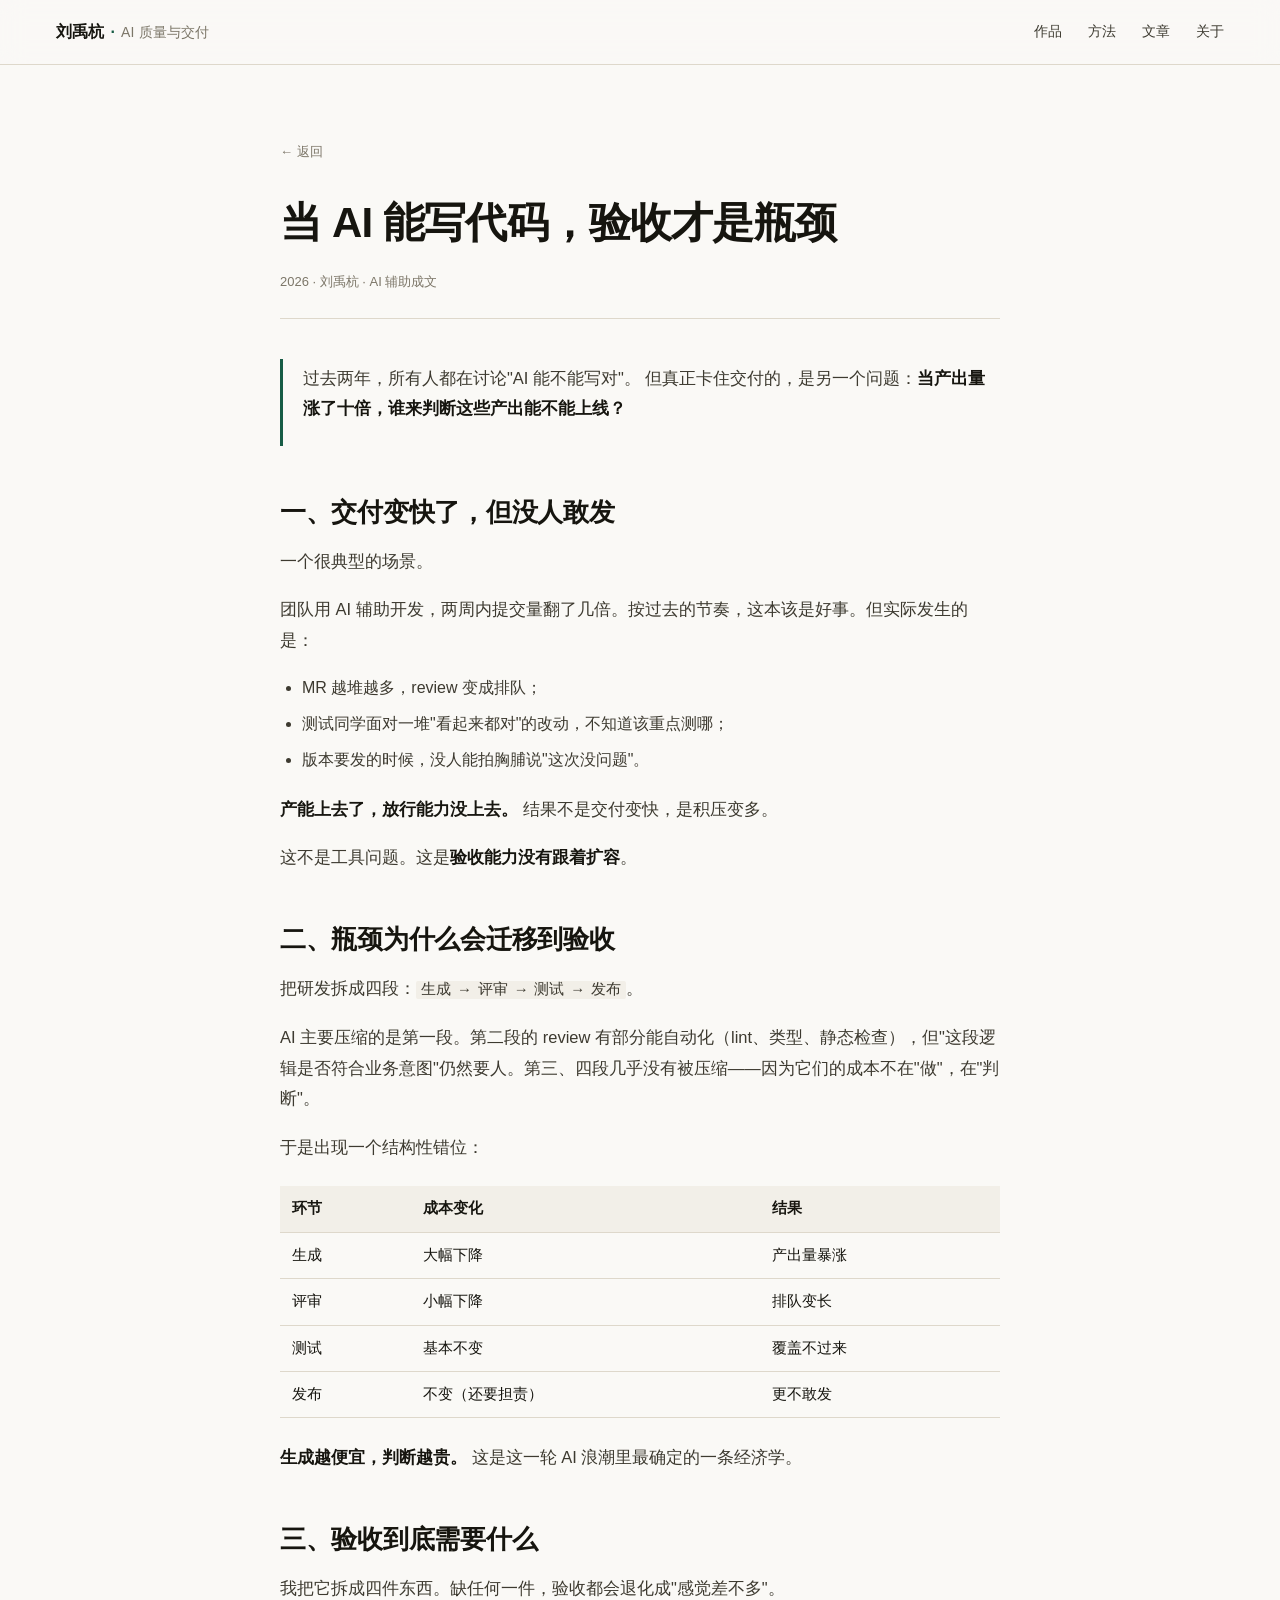
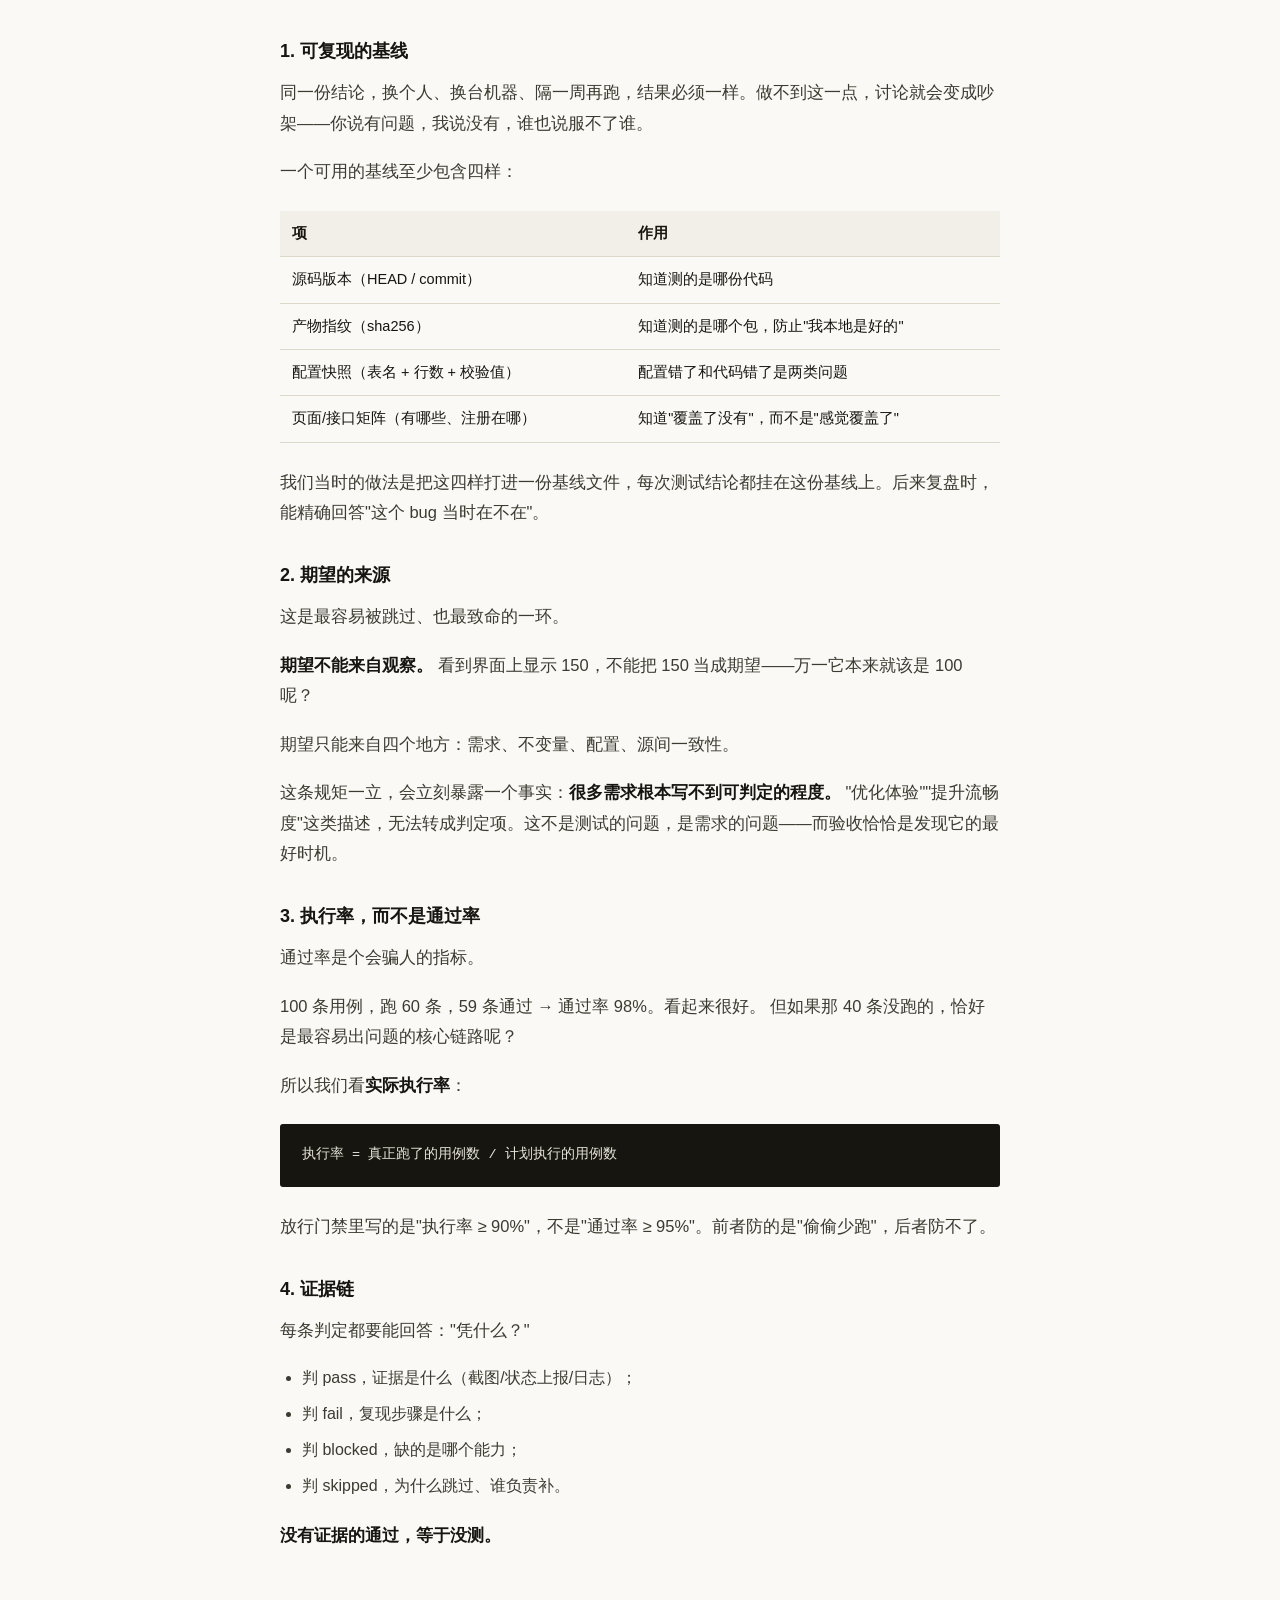
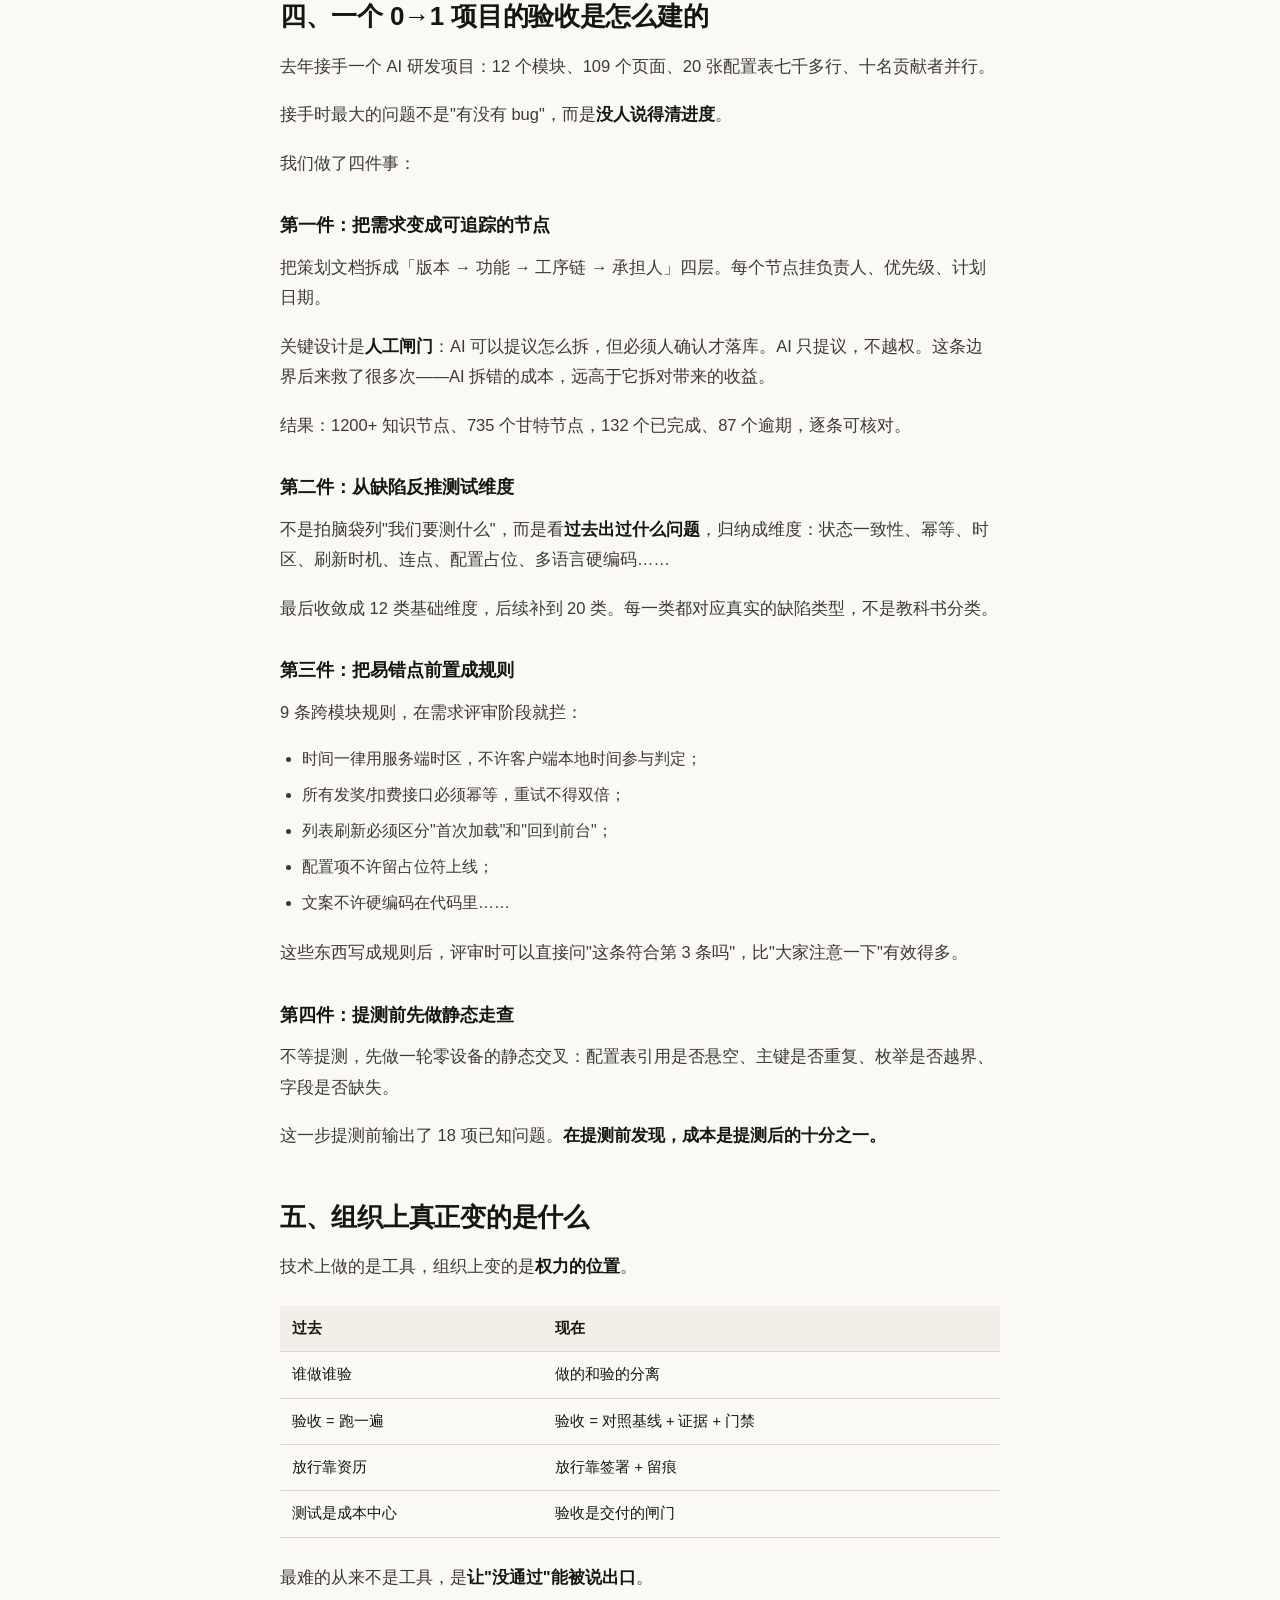
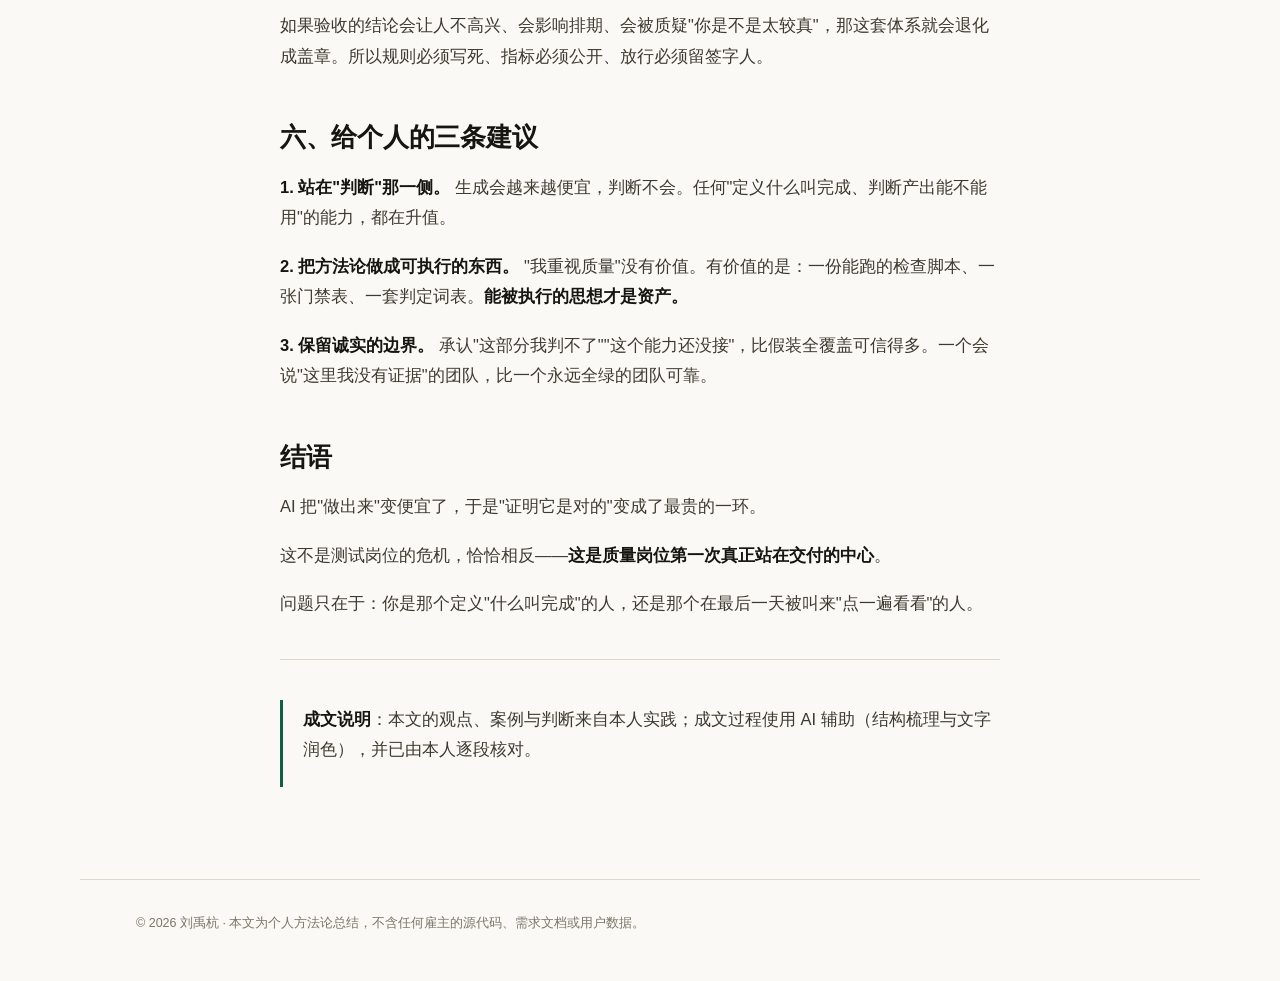
==== writing/acceptance-bottleneck.html @ a6edb1af "init: 作品集站点" ====
<!DOCTYPE html>
<html lang="zh-CN">
<head>
<meta charset="UTF-8">
<meta name="viewport" content="width=device-width, initial-scale=1.0">
<title>当 AI 能写代码，验收才是瓶颈 · 刘禹杭</title>
<link rel="stylesheet" href="../style.css">
</head>
<body>
<header class="topbar">
  <a class="brand" href="../index.html">刘禹杭<span class="dot">·</span><span class="brand-sub">AI 质量与交付</span></a>
  <nav>
    <a href="../index.html#work">作品</a>
    <a href="../index.html#method">方法</a>
    <a href="../index.html#writing">文章</a>
    <a href="../index.html#about">关于</a>
  </nav>
</header>
<main>
<article class="article">
<a class="back" href="../index.html#writing">← 返回</a>
<h1>当 AI 能写代码，验收才是瓶颈</h1>
<p class="meta">2026 · 刘禹杭 · AI 辅助成文</p>
<blockquote>
<p>过去两年，所有人都在讨论"AI 能不能写对"。
但真正卡住交付的，是另一个问题：<strong>当产出量涨了十倍，谁来判断这些产出能不能上线？</strong></p>
</blockquote>
<h2>一、交付变快了，但没人敢发</h2>
<p>一个很典型的场景。</p>
<p>团队用 AI 辅助开发，两周内提交量翻了几倍。按过去的节奏，这本该是好事。但实际发生的是：</p>
<ul>
<li>MR 越堆越多，review 变成排队；</li>
<li>测试同学面对一堆"看起来都对"的改动，不知道该重点测哪；</li>
<li>版本要发的时候，没人能拍胸脯说"这次没问题"。</li>
</ul>
<p><strong>产能上去了，放行能力没上去。</strong> 结果不是交付变快，是积压变多。</p>
<p>这不是工具问题。这是<strong>验收能力没有跟着扩容</strong>。</p>
<h2>二、瓶颈为什么会迁移到验收</h2>
<p>把研发拆成四段：<code>生成 → 评审 → 测试 → 发布</code>。</p>
<p>AI 主要压缩的是第一段。第二段的 review 有部分能自动化（lint、类型、静态检查），但"这段逻辑是否符合业务意图"仍然要人。第三、四段几乎没有被压缩——因为它们的成本不在"做"，在"判断"。</p>
<p>于是出现一个结构性错位：</p>
<table>
<thead>
<tr>
<th>环节</th>
<th>成本变化</th>
<th>结果</th>
</tr>
</thead>
<tbody>
<tr>
<td>生成</td>
<td>大幅下降</td>
<td>产出量暴涨</td>
</tr>
<tr>
<td>评审</td>
<td>小幅下降</td>
<td>排队变长</td>
</tr>
<tr>
<td>测试</td>
<td>基本不变</td>
<td>覆盖不过来</td>
</tr>
<tr>
<td>发布</td>
<td>不变（还要担责）</td>
<td>更不敢发</td>
</tr>
</tbody>
</table>
<p><strong>生成越便宜，判断越贵。</strong> 这是这一轮 AI 浪潮里最确定的一条经济学。</p>
<h2>三、验收到底需要什么</h2>
<p>我把它拆成四件东西。缺任何一件，验收都会退化成"感觉差不多"。</p>
<h3>1. 可复现的基线</h3>
<p>同一份结论，换个人、换台机器、隔一周再跑，结果必须一样。做不到这一点，讨论就会变成吵架——你说有问题，我说没有，谁也说服不了谁。</p>
<p>一个可用的基线至少包含四样：</p>
<table>
<thead>
<tr>
<th>项</th>
<th>作用</th>
</tr>
</thead>
<tbody>
<tr>
<td>源码版本（HEAD / commit）</td>
<td>知道测的是哪份代码</td>
</tr>
<tr>
<td>产物指纹（sha256）</td>
<td>知道测的是哪个包，防止"我本地是好的"</td>
</tr>
<tr>
<td>配置快照（表名 + 行数 + 校验值）</td>
<td>配置错了和代码错了是两类问题</td>
</tr>
<tr>
<td>页面/接口矩阵（有哪些、注册在哪）</td>
<td>知道"覆盖了没有"，而不是"感觉覆盖了"</td>
</tr>
</tbody>
</table>
<p>我们当时的做法是把这四样打进一份基线文件，每次测试结论都挂在这份基线上。后来复盘时，能精确回答"这个 bug 当时在不在"。</p>
<h3>2. 期望的来源</h3>
<p>这是最容易被跳过、也最致命的一环。</p>
<p><strong>期望不能来自观察。</strong> 看到界面上显示 150，不能把 150 当成期望——万一它本来就该是 100 呢？</p>
<p>期望只能来自四个地方：需求、不变量、配置、源间一致性。</p>
<p>这条规矩一立，会立刻暴露一个事实：<strong>很多需求根本写不到可判定的程度。</strong> "优化体验""提升流畅度"这类描述，无法转成判定项。这不是测试的问题，是需求的问题——而验收恰恰是发现它的最好时机。</p>
<h3>3. 执行率，而不是通过率</h3>
<p>通过率是个会骗人的指标。</p>
<p>100 条用例，跑 60 条，59 条通过 → 通过率 98%。看起来很好。
但如果那 40 条没跑的，恰好是最容易出问题的核心链路呢？</p>
<p>所以我们看<strong>实际执行率</strong>：</p>
<pre><code>执行率 = 真正跑了的用例数 / 计划执行的用例数
</code></pre>
<p>放行门禁里写的是"执行率 ≥ 90%"，不是"通过率 ≥ 95%"。前者防的是"偷偷少跑"，后者防不了。</p>
<h3>4. 证据链</h3>
<p>每条判定都要能回答："凭什么？"</p>
<ul>
<li>判 pass，证据是什么（截图/状态上报/日志）；</li>
<li>判 fail，复现步骤是什么；</li>
<li>判 blocked，缺的是哪个能力；</li>
<li>判 skipped，为什么跳过、谁负责补。</li>
</ul>
<p><strong>没有证据的通过，等于没测。</strong></p>
<h2>四、一个 0→1 项目的验收是怎么建的</h2>
<p>去年接手一个 AI 研发项目：12 个模块、109 个页面、20 张配置表七千多行、十名贡献者并行。</p>
<p>接手时最大的问题不是"有没有 bug"，而是<strong>没人说得清进度</strong>。</p>
<p>我们做了四件事：</p>
<h3>第一件：把需求变成可追踪的节点</h3>
<p>把策划文档拆成「版本 → 功能 → 工序链 → 承担人」四层。每个节点挂负责人、优先级、计划日期。</p>
<p>关键设计是<strong>人工闸门</strong>：AI 可以提议怎么拆，但必须人确认才落库。AI 只提议，不越权。这条边界后来救了很多次——AI 拆错的成本，远高于它拆对带来的收益。</p>
<p>结果：1200+ 知识节点、735 个甘特节点，132 个已完成、87 个逾期，逐条可核对。</p>
<h3>第二件：从缺陷反推测试维度</h3>
<p>不是拍脑袋列"我们要测什么"，而是看<strong>过去出过什么问题</strong>，归纳成维度：状态一致性、幂等、时区、刷新时机、连点、配置占位、多语言硬编码……</p>
<p>最后收敛成 12 类基础维度，后续补到 20 类。每一类都对应真实的缺陷类型，不是教科书分类。</p>
<h3>第三件：把易错点前置成规则</h3>
<p>9 条跨模块规则，在需求评审阶段就拦：</p>
<ul>
<li>时间一律用服务端时区，不许客户端本地时间参与判定；</li>
<li>所有发奖/扣费接口必须幂等，重试不得双倍；</li>
<li>列表刷新必须区分"首次加载"和"回到前台"；</li>
<li>配置项不许留占位符上线；</li>
<li>文案不许硬编码在代码里……</li>
</ul>
<p>这些东西写成规则后，评审时可以直接问"这条符合第 3 条吗"，比"大家注意一下"有效得多。</p>
<h3>第四件：提测前先做静态走查</h3>
<p>不等提测，先做一轮零设备的静态交叉：配置表引用是否悬空、主键是否重复、枚举是否越界、字段是否缺失。</p>
<p>这一步提测前输出了 18 项已知问题。<strong>在提测前发现，成本是提测后的十分之一。</strong></p>
<h2>五、组织上真正变的是什么</h2>
<p>技术上做的是工具，组织上变的是<strong>权力的位置</strong>。</p>
<table>
<thead>
<tr>
<th>过去</th>
<th>现在</th>
</tr>
</thead>
<tbody>
<tr>
<td>谁做谁验</td>
<td>做的和验的分离</td>
</tr>
<tr>
<td>验收 = 跑一遍</td>
<td>验收 = 对照基线 + 证据 + 门禁</td>
</tr>
<tr>
<td>放行靠资历</td>
<td>放行靠签署 + 留痕</td>
</tr>
<tr>
<td>测试是成本中心</td>
<td>验收是交付的闸门</td>
</tr>
</tbody>
</table>
<p>最难的从来不是工具，是<strong>让"没通过"能被说出口</strong>。</p>
<p>如果验收的结论会让人不高兴、会影响排期、会被质疑"你是不是太较真"，那这套体系就会退化成盖章。所以规则必须写死、指标必须公开、放行必须留签字人。</p>
<h2>六、给个人的三条建议</h2>
<p><strong>1. 站在"判断"那一侧。</strong>
生成会越来越便宜，判断不会。任何"定义什么叫完成、判断产出能不能用"的能力，都在升值。</p>
<p><strong>2. 把方法论做成可执行的东西。</strong>
"我重视质量"没有价值。有价值的是：一份能跑的检查脚本、一张门禁表、一套判定词表。<strong>能被执行的思想才是资产。</strong></p>
<p><strong>3. 保留诚实的边界。</strong>
承认"这部分我判不了""这个能力还没接"，比假装全覆盖可信得多。一个会说"这里我没有证据"的团队，比一个永远全绿的团队可靠。</p>
<h2>结语</h2>
<p>AI 把"做出来"变便宜了，于是"证明它是对的"变成了最贵的一环。</p>
<p>这不是测试岗位的危机，恰恰相反——<strong>这是质量岗位第一次真正站在交付的中心</strong>。</p>
<p>问题只在于：你是那个定义"什么叫完成"的人，还是那个在最后一天被叫来"点一遍看看"的人。</p>
<hr>
<blockquote>
<p><strong>成文说明</strong>：本文的观点、案例与判断来自本人实践；成文过程使用 AI 辅助（结构梳理与文字润色），并已由本人逐段核对。</p>
</blockquote>
</article>
</main>
<footer>
  <p>© 2026 刘禹杭 · 本文为个人方法论总结，不含任何雇主的源代码、需求文档或用户数据。</p>
</footer>
</body>
</html>
---- style.css ----
:root{
  --paper:#faf9f6;
  --paper-2:#f2efe8;
  --ink:#16150f;
  --ink-2:#3d3a30;
  --muted:#7c7668;
  --line:#ded8cb;
  --accent:#175c45;
  --accent-soft:#e7efe9;
  --max:1120px;
  --sans:-apple-system,BlinkMacSystemFont,"Segoe UI","PingFang SC","Hiragino Sans GB","Microsoft YaHei",sans-serif;
  --serif:Georgia,"Songti SC","SimSun",serif;
}

*{box-sizing:border-box;margin:0;padding:0}
html{scroll-behavior:smooth}
body{
  font-family:var(--sans);
  background:var(--paper);
  color:var(--ink);
  line-height:1.75;
  -webkit-font-smoothing:antialiased;
  font-size:16px;
}
a{color:inherit;text-decoration:none}
::selection{background:var(--accent);color:#fff}

/* ---------- topbar ---------- */
.topbar{
  position:sticky;top:0;z-index:20;
  display:flex;align-items:center;justify-content:space-between;
  padding:18px clamp(20px,5vw,56px);
  background:rgba(250,249,246,.86);
  backdrop-filter:blur(12px);
  border-bottom:1px solid var(--line);
}
.brand{font-weight:650;letter-spacing:.01em;display:flex;gap:6px;align-items:baseline}
.brand .dot{color:var(--accent)}
.brand-sub{font-weight:400;color:var(--muted);font-size:14px}
.topbar nav{display:flex;gap:26px;font-size:14px;color:var(--ink-2)}
.topbar nav a{position:relative;padding-bottom:2px}
.topbar nav a::after{
  content:"";position:absolute;left:0;bottom:0;height:1px;width:0;
  background:var(--accent);transition:width .25s ease;
}
.topbar nav a:hover::after{width:100%}

/* ---------- layout ---------- */
main{max-width:var(--max);margin:0 auto;padding:0 clamp(20px,5vw,56px)}

/* ---------- hero ---------- */
.hero{padding:clamp(56px,10vh,110px) 0 clamp(40px,6vh,64px)}
.eyebrow{
  font-size:13px;letter-spacing:.16em;text-transform:uppercase;
  color:var(--accent);margin-bottom:26px;font-weight:600;
}
.hero h1{
  font-size:clamp(34px,5.4vw,62px);
  line-height:1.18;
  letter-spacing:-.02em;
  font-weight:700;
}
.hl{
  background:linear-gradient(transparent 62%,var(--accent-soft) 62%);
  padding:0 .08em;
}
.lede{
  margin-top:26px;max-width:640px;
  font-size:clamp(16px,1.6vw,18px);
  color:var(--ink-2);
}
.hero-actions{margin-top:36px;display:flex;gap:14px;flex-wrap:wrap}
.btn{
  display:inline-block;padding:12px 24px;border-radius:2px;
  background:var(--ink);color:var(--paper);
  font-size:14px;font-weight:550;letter-spacing:.02em;
  transition:transform .18s ease,background .18s ease;
}
.btn:hover{transform:translateY(-2px);background:var(--accent)}
.btn-ghost{background:transparent;color:var(--ink);border:1px solid var(--line)}
.btn-ghost:hover{background:var(--paper-2);color:var(--ink)}

/* ---------- metrics ---------- */
.metrics{
  display:grid;grid-template-columns:repeat(3,1fr);
  border-top:1px solid var(--line);border-bottom:1px solid var(--line);
}
.metric{
  padding:28px 26px 30px;
  border-right:1px solid var(--line);
  border-bottom:1px solid var(--line);
}
.metric:nth-child(3n){border-right:none}
.metric:nth-child(n+4){border-bottom:none}
.metric .num{
  display:block;font-family:var(--serif);font-size:clamp(30px,3.4vw,42px);
  line-height:1;letter-spacing:-.02em;color:var(--accent);
}
.metric .lbl{display:block;margin-top:10px;font-size:13px;color:var(--muted);line-height:1.5}

/* ---------- section ---------- */
.section{padding:clamp(64px,9vh,104px) 0;border-bottom:1px solid var(--line)}
.section-head{display:grid;grid-template-columns:64px 1fr;gap:10px;margin-bottom:52px}
.section-head .idx{
  grid-row:1/3;font-family:var(--serif);font-size:14px;color:var(--muted);
  padding-top:8px;
}
.section-head h2{
  font-size:clamp(24px,3vw,34px);line-height:1.2;letter-spacing:-.01em;font-weight:700;
}
.section-sub{margin-top:10px;color:var(--muted);font-size:15px;max-width:560px}

/* ---------- case ---------- */
.case{
  padding:40px 0 44px;
  border-top:1px solid var(--line);
}
.case:first-of-type{border-top:none;padding-top:8px}
.case-meta{display:flex;justify-content:space-between;align-items:center;margin-bottom:16px}
.tag{
  font-size:12px;letter-spacing:.08em;color:var(--accent);
  background:var(--accent-soft);padding:4px 10px;border-radius:2px;font-weight:600;
}
.year{font-size:13px;color:var(--muted);font-family:var(--serif)}
.case h3{
  font-size:clamp(21px,2.5vw,28px);line-height:1.35;font-weight:650;letter-spacing:-.01em;
  max-width:820px;
}
.case-problem{
  margin-top:16px;max-width:780px;color:var(--ink-2);font-size:15.5px;
}
.case-problem strong{color:var(--ink);font-weight:650;margin-right:4px}
.case-grid{
  display:grid;grid-template-columns:1fr 1fr;gap:clamp(24px,4vw,56px);
  margin-top:30px;
}
.case-grid h4{
  font-size:12px;letter-spacing:.14em;text-transform:uppercase;
  color:var(--muted);font-weight:600;margin-bottom:12px;
}
.case-grid ul{list-style:none}
.case-grid li{
  position:relative;padding-left:16px;margin-bottom:9px;
  font-size:14.5px;color:var(--ink-2);line-height:1.7;
}
.case-grid li::before{
  content:"";position:absolute;left:0;top:.72em;
  width:5px;height:1px;background:var(--accent);
}
.case-grid strong{color:var(--ink);font-weight:650}
.case-line{
  margin-top:26px;padding-left:16px;border-left:2px solid var(--accent);
  font-size:15px;color:var(--ink);font-weight:500;
}
code{
  font-family:ui-monospace,SFMono-Regular,Menlo,Consolas,monospace;
  font-size:.9em;background:var(--paper-2);padding:1px 5px;border-radius:2px;
}

/* ---------- dark section ---------- */
.section-dark{
  background:var(--ink);color:#f4f1ea;margin:0 calc(-1 * clamp(20px,5vw,56px));
  padding-left:clamp(20px,5vw,56px);padding-right:clamp(20px,5vw,56px);
  border-bottom:none;
}
.section-dark .section-head h2{color:#fff}
.section-dark .section-sub{color:#a8a294}
.section-dark .section-head .idx{color:#7d7768}
.rules{display:grid;grid-template-columns:repeat(3,1fr);gap:clamp(24px,3vw,44px)}
.rule{border-top:1px solid #3a362d;padding-top:24px}
.rule-no{
  font-family:var(--serif);font-size:13px;color:#8f8979;display:block;margin-bottom:14px;
}
.rule h3{font-size:19px;line-height:1.45;font-weight:600;color:#fff;margin-bottom:12px}
.rule p{font-size:14.5px;color:#b9b3a5;line-height:1.8}

/* ---------- writing ---------- */
.writing-list{border-top:1px solid var(--line)}
.writing-item{
  display:grid;grid-template-columns:80px 1fr 40px;align-items:center;gap:16px;
  padding:26px 4px;border-bottom:1px solid var(--line);
  transition:background .2s ease,padding .2s ease;
}
.writing-item:hover{background:var(--paper-2);padding-left:12px}
.w-date{font-family:var(--serif);font-size:13px;color:var(--muted)}
.w-title{font-size:clamp(16px,1.8vw,19px);font-weight:550;line-height:1.5}
.w-arrow{justify-self:end;color:var(--accent);font-size:18px;transition:transform .2s ease}
.writing-item:hover .w-arrow{transform:translateX(4px)}

/* ---------- about ---------- */
.section-about{border-bottom:none}
.about-grid{display:grid;grid-template-columns:1.4fr .8fr;gap:clamp(32px,6vw,80px)}
.about-lead{font-size:clamp(17px,2vw,20px);line-height:1.75;margin-bottom:22px}
.about-lead strong{font-weight:650;box-shadow:inset 0 -.45em 0 var(--accent-soft)}
.about-grid p{margin-bottom:16px;color:var(--ink-2);font-size:15.5px}
.about-side h4{
  font-size:12px;letter-spacing:.14em;text-transform:uppercase;color:var(--muted);
  font-weight:600;margin:0 0 12px;
}
.about-side h4:not(:first-child){margin-top:32px}
.plain{list-style:none}
.plain li{font-size:14.5px;color:var(--ink-2);margin-bottom:7px}
.plain a{color:var(--accent);border-bottom:1px solid transparent;transition:border-color .2s}
.plain a:hover{border-color:var(--accent)}

/* ---------- footer ---------- */
footer{
  border-top:1px solid var(--line);
  padding:32px clamp(20px,5vw,56px) 48px;
  max-width:var(--max);margin:0 auto;
}
footer p{font-size:12.5px;color:var(--muted);line-height:1.8}

/* ---------- article page ---------- */
.article{max-width:720px;margin:0 auto;padding:clamp(48px,8vh,88px) 0 64px}
.article .back{font-size:13px;color:var(--muted);display:inline-block;margin-bottom:32px}
.article .back:hover{color:var(--accent)}
.article h1{font-size:clamp(28px,4vw,42px);line-height:1.28;letter-spacing:-.02em;margin-bottom:20px}
.article .meta{font-size:13px;color:var(--muted);margin-bottom:40px;padding-bottom:24px;border-bottom:1px solid var(--line)}
.article h2{font-size:clamp(20px,2.4vw,26px);line-height:1.4;margin:48px 0 16px;letter-spacing:-.01em}
.article h3{font-size:18px;margin:32px 0 10px}
.article p{margin-bottom:18px;color:var(--ink-2);font-size:16.5px;line-height:1.85}
.article strong{color:var(--ink);font-weight:650}
.article ul,.article ol{margin:0 0 20px 22px;color:var(--ink-2);font-size:16px}
.article li{margin-bottom:8px}
.article blockquote{
  border-left:3px solid var(--accent);padding:4px 0 4px 20px;margin:28px 0;
  color:var(--ink);font-size:17px;
}
.article pre{
  background:var(--ink);color:#e9e5db;padding:20px 22px;border-radius:3px;
  overflow-x:auto;margin:24px 0;font-size:13.5px;line-height:1.7;
}
.article pre code{background:none;color:inherit;padding:0;font-size:inherit}
.article table{width:100%;border-collapse:collapse;margin:24px 0;font-size:14.5px}
.article th,.article td{border-bottom:1px solid var(--line);padding:10px 12px;text-align:left}
.article th{font-weight:600;color:var(--ink);background:var(--paper-2)}
.article hr{border:none;border-top:1px solid var(--line);margin:40px 0}

/* ---------- responsive ---------- */
@media (max-width:860px){
  .metrics{grid-template-columns:repeat(2,1fr)}
  .metric:nth-child(3n){border-right:1px solid var(--line)}
  .metric:nth-child(2n){border-right:none}
  .metric:nth-child(n+4){border-bottom:1px solid var(--line)}
  .metric:nth-child(n+5){border-bottom:none}
  .case-grid{grid-template-columns:1fr;gap:28px}
  .rules{grid-template-columns:1fr;gap:32px}
  .about-grid{grid-template-columns:1fr}
  .writing-item{grid-template-columns:1fr 32px;gap:8px}
  .w-date{grid-column:1/-1;font-size:12px}
  .section-head{grid-template-columns:1fr;gap:6px}
  .section-head .idx{grid-row:auto;padding-top:0}
  .topbar nav{gap:16px;font-size:13px}
  .brand-sub{display:none}
  .brand .dot{display:none}
}
@media (max-width:520px){
  .metrics{grid-template-columns:1fr}
  .metric{border-right:none !important;border-bottom:1px solid var(--line) !important}
  .metric:last-child{border-bottom:none !important}
  .hero{padding-top:44px}
}

@media (prefers-reduced-motion:reduce){
  *{transition:none !important;animation:none !important}
  html{scroll-behavior:auto}
}
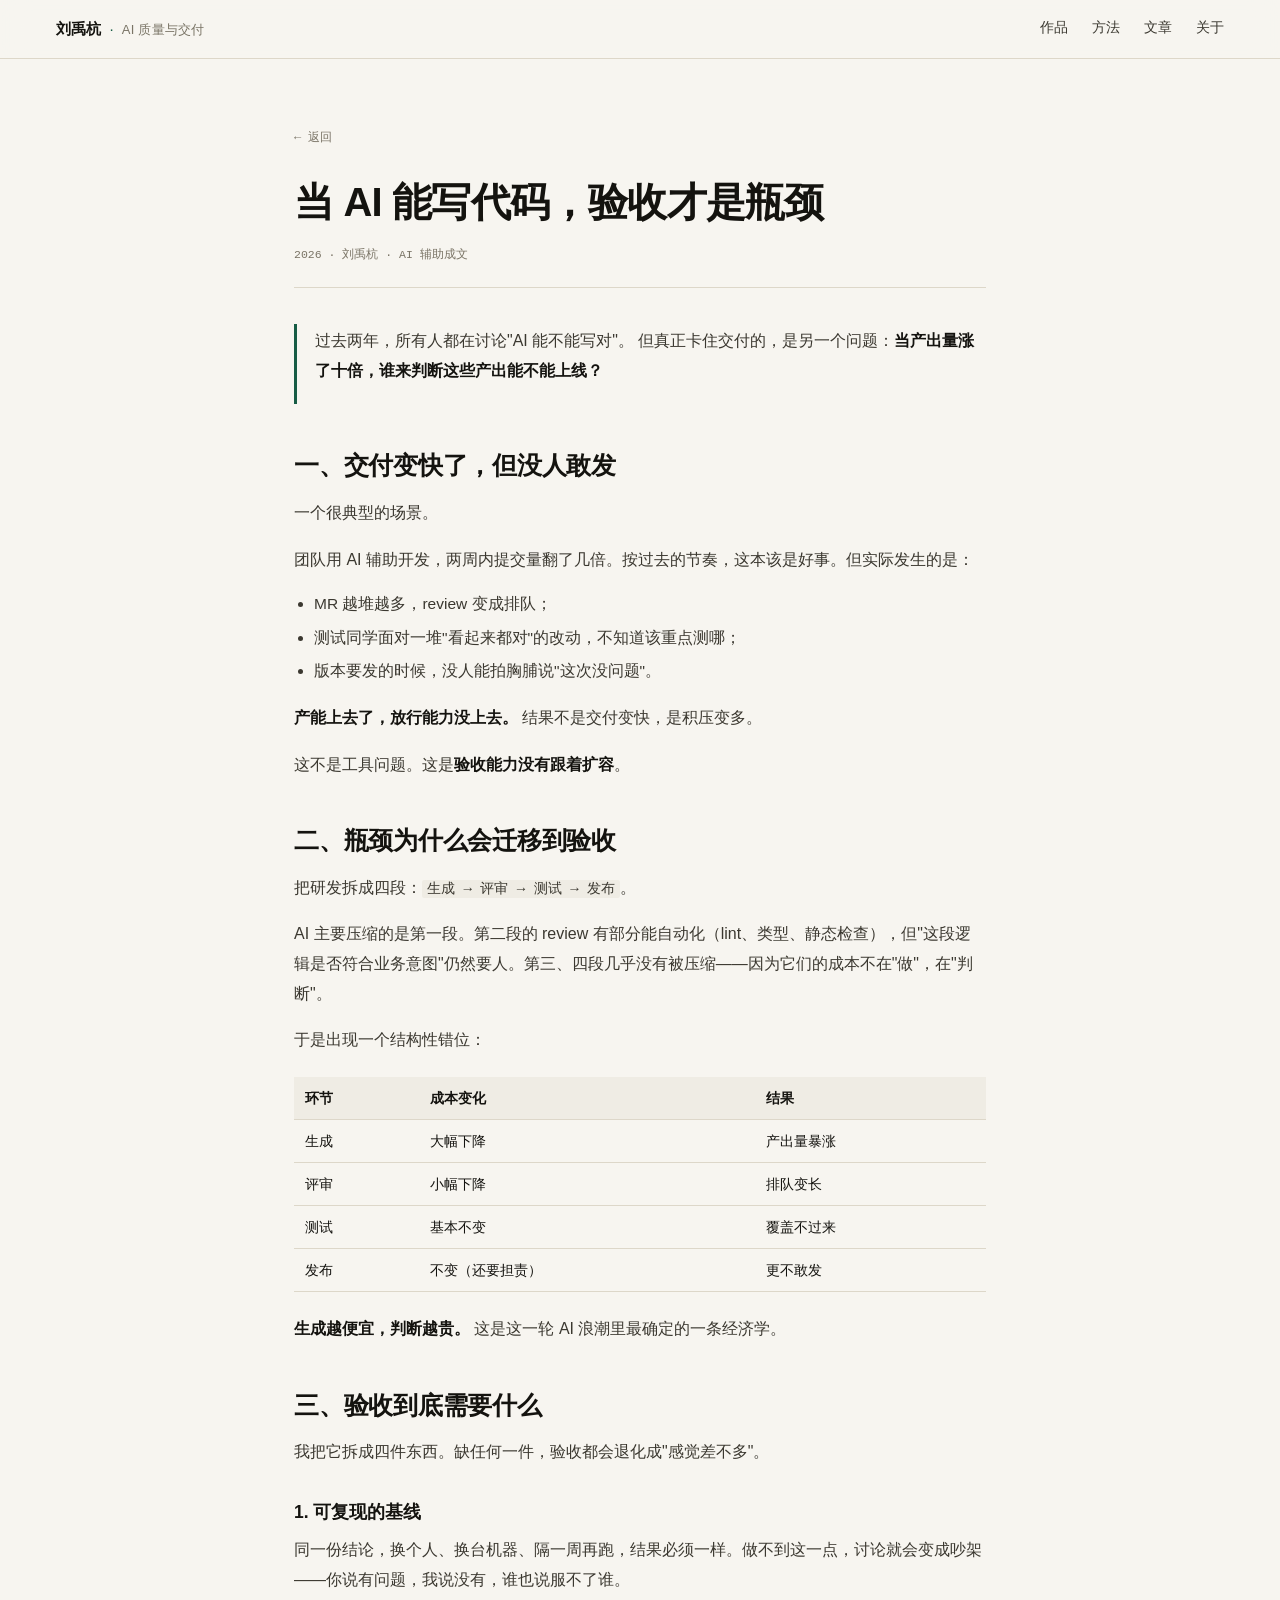
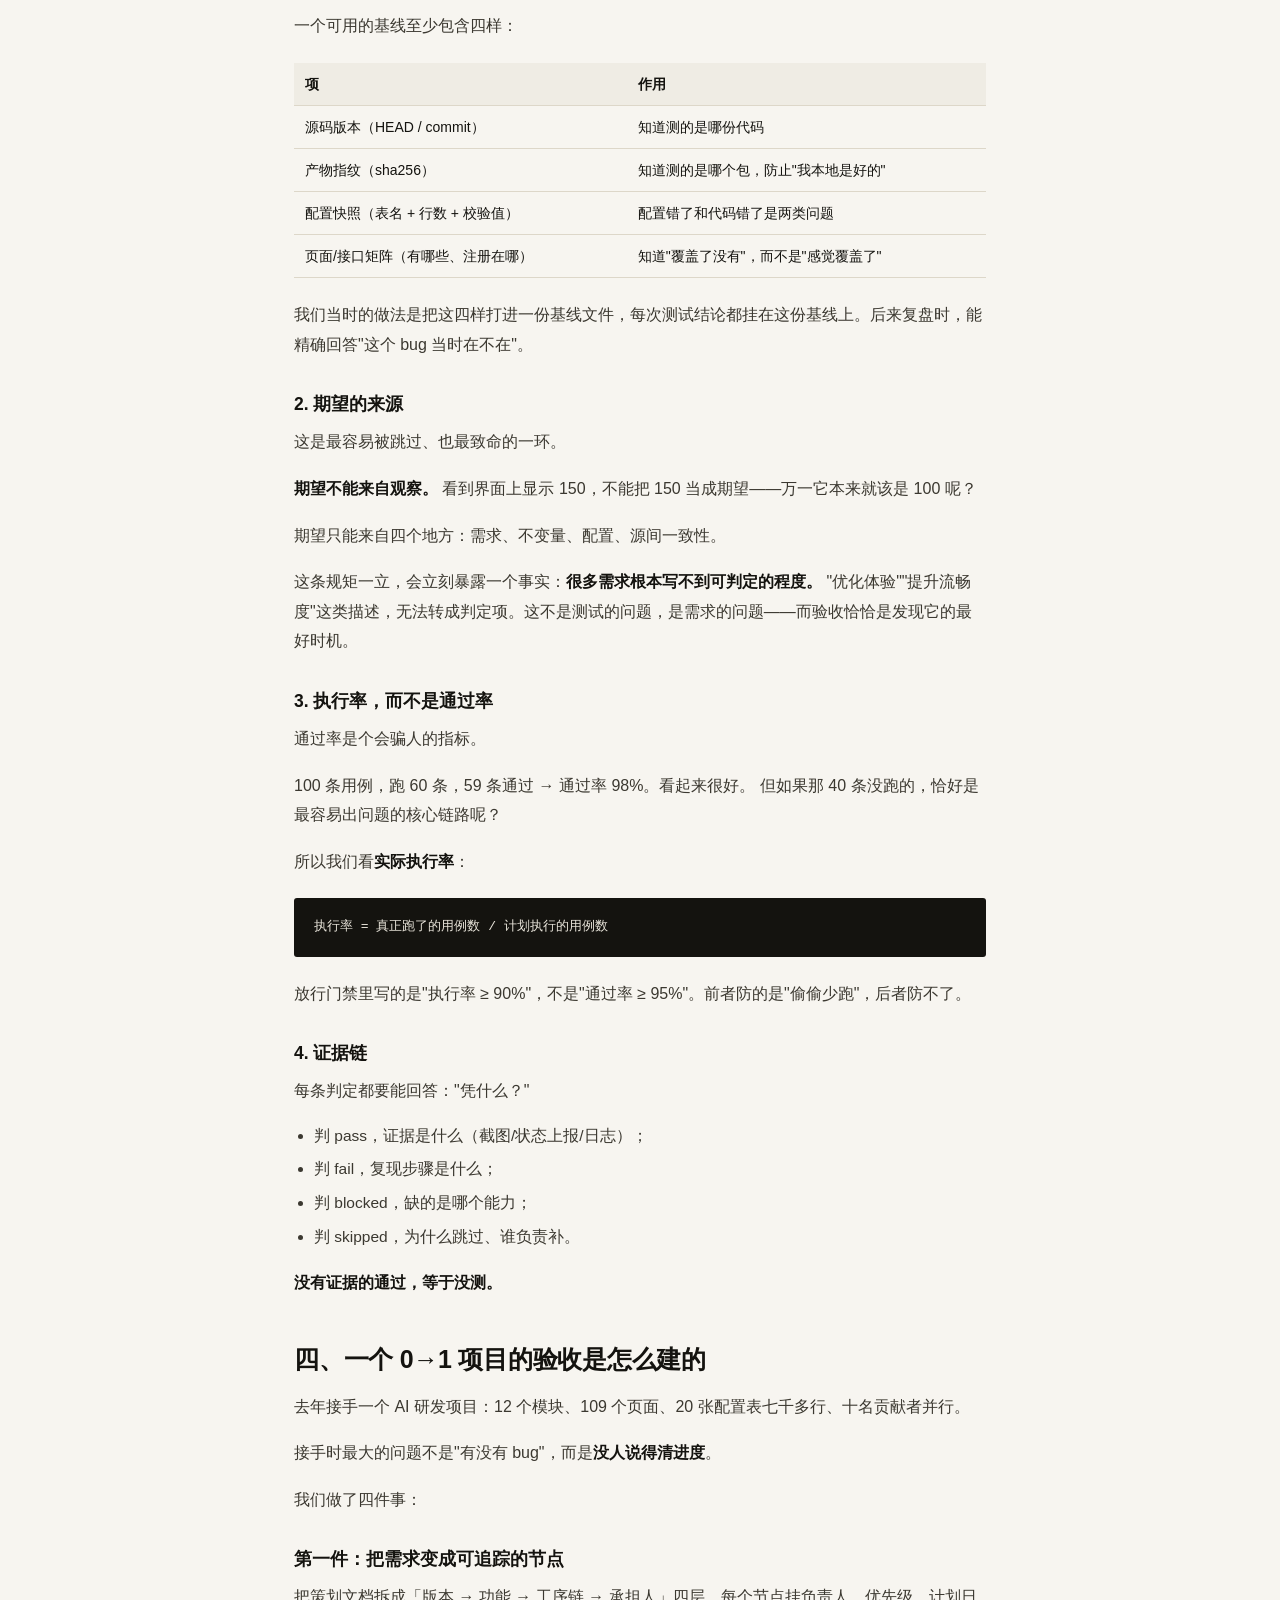
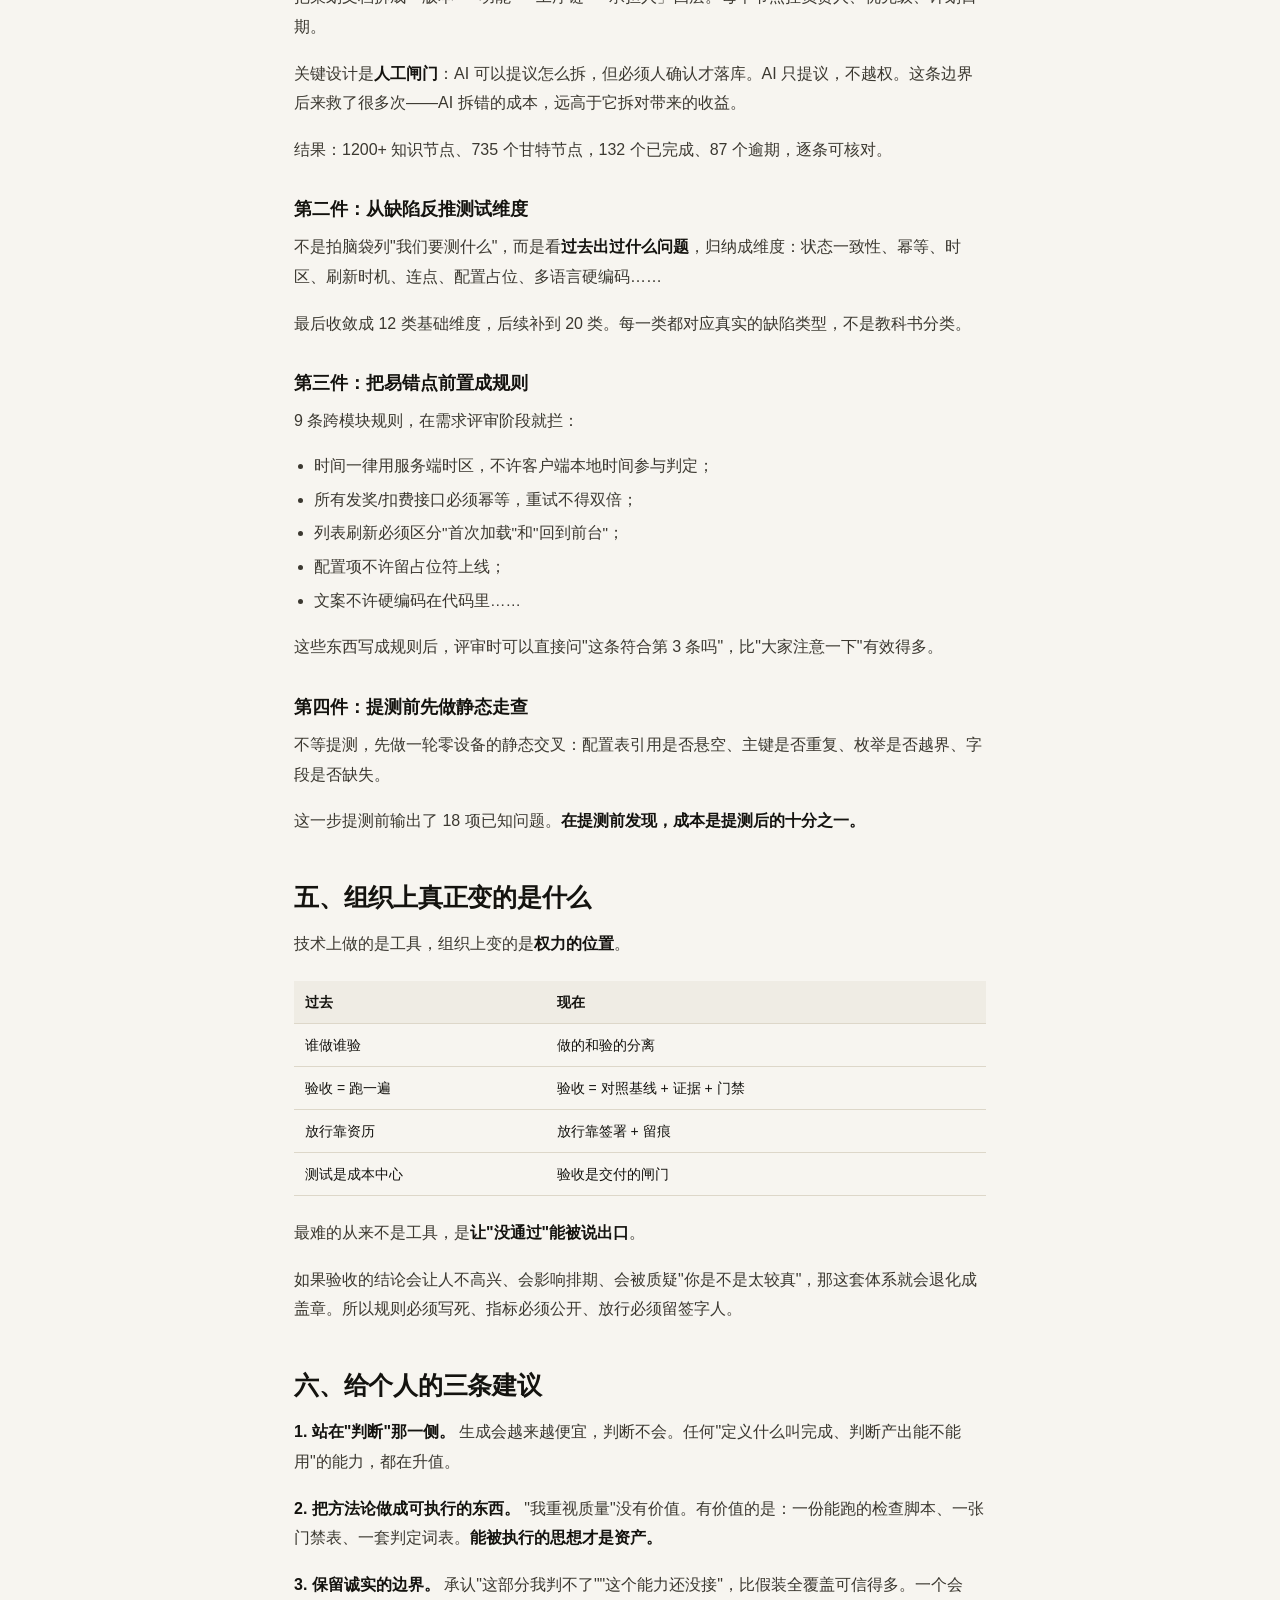
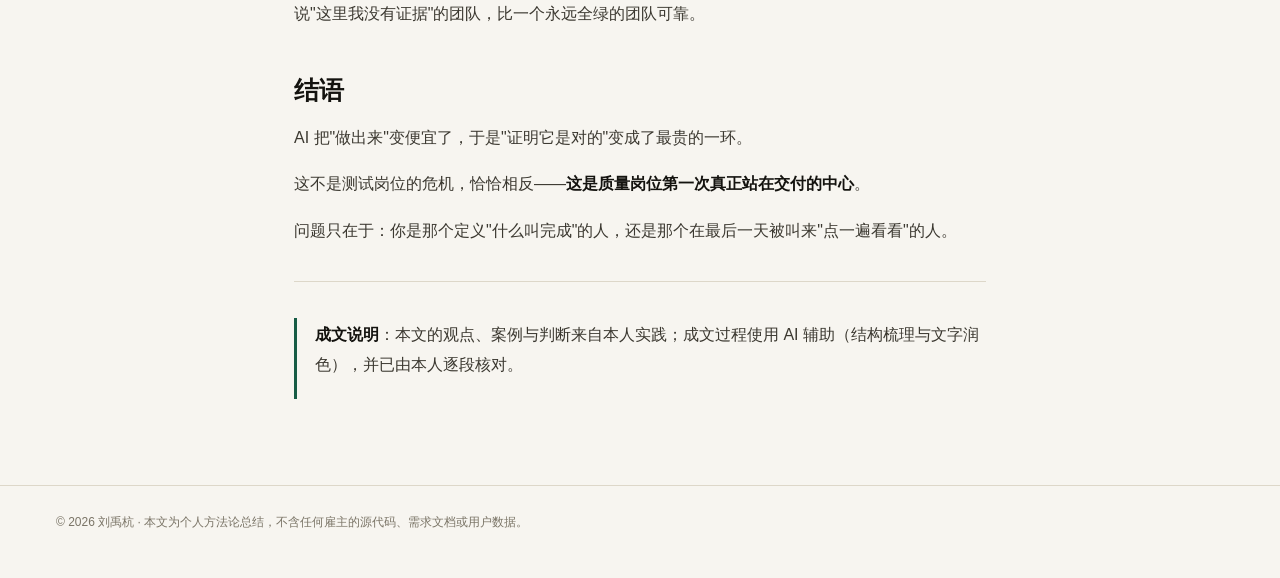
==== commit bcfc1d3e: "fix: 样式表加版本号，绕过浏览器缓存" ====
--- a/writing/acceptance-bottleneck.html
+++ b/writing/acceptance-bottleneck.html
@@ -4,7 +4,7 @@
 <meta charset="UTF-8">
 <meta name="viewport" content="width=device-width, initial-scale=1.0">
 <title>当 AI 能写代码，验收才是瓶颈 · 刘禹杭</title>
-<link rel="stylesheet" href="../style.css">
+<link rel="stylesheet" href="../style.css?v=20261112b">
 </head>
 <body>
 <header class="topbar">
--- a/style.css
+++ b/style.css
@@ -1,14 +1,16 @@
 :root{
-  --paper:#faf9f6;
-  --paper-2:#f2efe8;
-  --ink:#16150f;
-  --ink-2:#3d3a30;
-  --muted:#7c7668;
-  --line:#ded8cb;
+  --paper:#f7f5f0;
+  --paper-2:#efece4;
+  --ink:#14130f;
+  --ink-2:#3b3830;
+  --muted:#7a7466;
+  --line:#ddd7c9;
   --accent:#175c45;
-  --accent-soft:#e7efe9;
-  --max:1120px;
+  --accent-2:#7fd1ae;
+  --warn:#c2410c;
+  --max:1180px;
   --sans:-apple-system,BlinkMacSystemFont,"Segoe UI","PingFang SC","Hiragino Sans GB","Microsoft YaHei",sans-serif;
+  --mono:ui-monospace,SFMono-Regular,Menlo,Consolas,"Courier New",monospace;
   --serif:Georgia,"Songti SC","SimSun",serif;
 }
 
@@ -18,7 +20,7 @@
   font-family:var(--sans);
   background:var(--paper);
   color:var(--ink);
-  line-height:1.75;
+  line-height:1.72;
   -webkit-font-smoothing:antialiased;
   font-size:16px;
 }
@@ -27,241 +29,288 @@
 
 /* ---------- topbar ---------- */
 .topbar{
-  position:sticky;top:0;z-index:20;
+  position:sticky;top:0;z-index:30;
   display:flex;align-items:center;justify-content:space-between;
-  padding:18px clamp(20px,5vw,56px);
-  background:rgba(250,249,246,.86);
-  backdrop-filter:blur(12px);
+  padding:16px clamp(20px,5vw,56px);
+  background:rgba(247,245,240,.9);
+  backdrop-filter:blur(14px);
   border-bottom:1px solid var(--line);
 }
-.brand{font-weight:650;letter-spacing:.01em;display:flex;gap:6px;align-items:baseline}
-.brand .dot{color:var(--accent)}
-.brand-sub{font-weight:400;color:var(--muted);font-size:14px}
-.topbar nav{display:flex;gap:26px;font-size:14px;color:var(--ink-2)}
-.topbar nav a{position:relative;padding-bottom:2px}
+.brand{font-weight:700;letter-spacing:.01em;display:flex;gap:8px;align-items:baseline;font-size:15px}
+.brand .dot{color:var(--accent);font-weight:400}
+.brand-sub{font-weight:400;color:var(--muted);font-size:13px;letter-spacing:.02em}
+.topbar nav{display:flex;gap:24px;font-size:13.5px;color:var(--ink-2)}
+.topbar nav a{position:relative;padding-bottom:3px}
 .topbar nav a::after{
-  content:"";position:absolute;left:0;bottom:0;height:1px;width:0;
-  background:var(--accent);transition:width .25s ease;
+  content:"";position:absolute;left:0;bottom:0;height:1.5px;width:0;
+  background:var(--accent);transition:width .22s ease;
 }
 .topbar nav a:hover::after{width:100%}
 
 /* ---------- layout ---------- */
-main{max-width:var(--max);margin:0 auto;padding:0 clamp(20px,5vw,56px)}
+.wrap{max-width:var(--max);margin:0 auto;padding-left:clamp(20px,5vw,56px);padding-right:clamp(20px,5vw,56px)}
 
 /* ---------- hero ---------- */
-.hero{padding:clamp(56px,10vh,110px) 0 clamp(40px,6vh,64px)}
+.hero{
+  background:var(--ink);
+  color:#f4f1e8;
+  padding:clamp(56px,8vh,90px) 0 clamp(48px,6vh,72px);
+}
+.hero-inner{
+  display:grid;
+  grid-template-columns:1.08fr .92fr;
+  gap:clamp(28px,4vw,60px);
+  align-items:center;
+}
 .eyebrow{
-  font-size:13px;letter-spacing:.16em;text-transform:uppercase;
-  color:var(--accent);margin-bottom:26px;font-weight:600;
+  font-family:var(--mono);
+  font-size:11.5px;letter-spacing:.14em;text-transform:uppercase;
+  color:#8fbfa8;margin-bottom:24px;
 }
 .hero h1{
-  font-size:clamp(34px,5.4vw,62px);
-  line-height:1.18;
-  letter-spacing:-.02em;
-  font-weight:700;
+  font-size:clamp(32px,4.6vw,56px);
+  line-height:1.16;
+  letter-spacing:-.025em;
+  font-weight:750;
+  color:#fbf9f3;
 }
 .hl{
-  background:linear-gradient(transparent 62%,var(--accent-soft) 62%);
-  padding:0 .08em;
+  color:#7fd1ae;
+  box-shadow:inset 0 -.12em 0 rgba(127,209,174,.25);
 }
 .lede{
-  margin-top:26px;max-width:640px;
-  font-size:clamp(16px,1.6vw,18px);
-  color:var(--ink-2);
-}
-.hero-actions{margin-top:36px;display:flex;gap:14px;flex-wrap:wrap}
+  margin-top:24px;max-width:520px;
+  font-size:clamp(15px,1.5vw,17px);
+  color:#c3bdb0;line-height:1.8;
+}
+.hero-actions{margin-top:34px;display:flex;gap:12px;flex-wrap:wrap}
 .btn{
-  display:inline-block;padding:12px 24px;border-radius:2px;
-  background:var(--ink);color:var(--paper);
-  font-size:14px;font-weight:550;letter-spacing:.02em;
-  transition:transform .18s ease,background .18s ease;
-}
-.btn:hover{transform:translateY(-2px);background:var(--accent)}
-.btn-ghost{background:transparent;color:var(--ink);border:1px solid var(--line)}
-.btn-ghost:hover{background:var(--paper-2);color:var(--ink)}
-
-/* ---------- metrics ---------- */
-.metrics{
-  display:grid;grid-template-columns:repeat(3,1fr);
-  border-top:1px solid var(--line);border-bottom:1px solid var(--line);
-}
-.metric{
-  padding:28px 26px 30px;
+  display:inline-block;padding:12px 26px;border-radius:2px;
+  background:#f4f1e8;color:var(--ink);
+  font-size:14px;font-weight:600;letter-spacing:.02em;
+  transition:transform .16s ease,background .16s ease;
+}
+.btn:hover{transform:translateY(-2px);background:var(--accent-2)}
+.btn-ghost{background:transparent;color:#e8e4d8;border:1px solid #3d3a32}
+.btn-ghost:hover{background:#201f1a;color:#fff}
+
+/* hero figure */
+.hero-figure{margin:0}
+.hero-figure svg{width:100%;height:auto;display:block}
+.hero-figure figcaption{
+  margin-top:14px;font-family:var(--mono);font-size:11.5px;
+  color:#8b8578;display:flex;gap:12px;flex-wrap:wrap;align-items:baseline;
+}
+.fig-num{color:var(--accent-2);font-size:13px}
+.hero-figure figcaption strong{color:#e9e5d8;font-weight:600}
+
+/* ---------- stats ---------- */
+.stats{
+  display:grid;grid-template-columns:repeat(5,1fr);
+  border-bottom:1px solid var(--line);
+}
+.stat{
+  padding:34px 20px 32px;
   border-right:1px solid var(--line);
-  border-bottom:1px solid var(--line);
-}
-.metric:nth-child(3n){border-right:none}
-.metric:nth-child(n+4){border-bottom:none}
-.metric .num{
-  display:block;font-family:var(--serif);font-size:clamp(30px,3.4vw,42px);
-  line-height:1;letter-spacing:-.02em;color:var(--accent);
-}
-.metric .lbl{display:block;margin-top:10px;font-size:13px;color:var(--muted);line-height:1.5}
+}
+.stat:last-child{border-right:none}
+.s-num{
+  display:block;font-family:var(--serif);
+  font-size:clamp(30px,3.2vw,42px);line-height:1;
+  letter-spacing:-.02em;color:var(--ink);
+}
+.plus{color:var(--accent);font-size:.62em;vertical-align:.18em;margin-left:1px}
+.s-lbl{
+  display:block;margin-top:10px;font-size:12.5px;color:var(--muted);line-height:1.55;
+}
+.stat-hi .s-num{color:var(--accent)}
+.stat-hi{background:linear-gradient(180deg,rgba(23,92,69,.05),transparent)}
 
 /* ---------- section ---------- */
-.section{padding:clamp(64px,9vh,104px) 0;border-bottom:1px solid var(--line)}
-.section-head{display:grid;grid-template-columns:64px 1fr;gap:10px;margin-bottom:52px}
+.section{padding:clamp(60px,8vh,96px) 0;border-bottom:1px solid var(--line)}
+.section:last-of-type{border-bottom:none}
+.section-head{
+  display:grid;grid-template-columns:52px 1fr;gap:8px 14px;margin-bottom:44px;
+}
 .section-head .idx{
-  grid-row:1/3;font-family:var(--serif);font-size:14px;color:var(--muted);
-  padding-top:8px;
+  grid-row:1/3;font-family:var(--mono);font-size:12px;color:var(--muted);padding-top:10px;
 }
 .section-head h2{
-  font-size:clamp(24px,3vw,34px);line-height:1.2;letter-spacing:-.01em;font-weight:700;
-}
-.section-sub{margin-top:10px;color:var(--muted);font-size:15px;max-width:560px}
+  font-size:clamp(23px,2.7vw,32px);line-height:1.2;letter-spacing:-.015em;font-weight:750;
+}
+.section-sub{margin-top:8px;color:var(--muted);font-size:14.5px;max-width:560px}
 
 /* ---------- case ---------- */
 .case{
-  padding:40px 0 44px;
-  border-top:1px solid var(--line);
-}
-.case:first-of-type{border-top:none;padding-top:8px}
-.case-meta{display:flex;justify-content:space-between;align-items:center;margin-bottom:16px}
+  display:grid;grid-template-columns:1fr 1.05fr;gap:clamp(22px,3.4vw,48px);
+  padding:44px 0;border-top:1px solid var(--line);align-items:center;
+}
+.case:first-of-type{border-top:none;padding-top:4px}
+.case-meta{display:flex;justify-content:space-between;align-items:center;margin-bottom:14px}
 .tag{
-  font-size:12px;letter-spacing:.08em;color:var(--accent);
-  background:var(--accent-soft);padding:4px 10px;border-radius:2px;font-weight:600;
-}
-.year{font-size:13px;color:var(--muted);font-family:var(--serif)}
+  font-family:var(--mono);font-size:11px;letter-spacing:.06em;color:var(--accent);
+  background:rgba(23,92,69,.08);padding:4px 9px;border-radius:2px;font-weight:600;
+}
+.year{font-family:var(--mono);font-size:11.5px;color:var(--muted)}
 .case h3{
-  font-size:clamp(21px,2.5vw,28px);line-height:1.35;font-weight:650;letter-spacing:-.01em;
-  max-width:820px;
-}
-.case-problem{
-  margin-top:16px;max-width:780px;color:var(--ink-2);font-size:15.5px;
-}
-.case-problem strong{color:var(--ink);font-weight:650;margin-right:4px}
-.case-grid{
-  display:grid;grid-template-columns:1fr 1fr;gap:clamp(24px,4vw,56px);
-  margin-top:30px;
-}
-.case-grid h4{
-  font-size:12px;letter-spacing:.14em;text-transform:uppercase;
-  color:var(--muted);font-weight:600;margin-bottom:12px;
-}
-.case-grid ul{list-style:none}
-.case-grid li{
-  position:relative;padding-left:16px;margin-bottom:9px;
-  font-size:14.5px;color:var(--ink-2);line-height:1.7;
-}
-.case-grid li::before{
-  content:"";position:absolute;left:0;top:.72em;
-  width:5px;height:1px;background:var(--accent);
-}
-.case-grid strong{color:var(--ink);font-weight:650}
+  font-size:clamp(21px,2.3vw,27px);line-height:1.35;font-weight:700;letter-spacing:-.015em;
+}
+.case-problem{margin-top:14px;color:var(--ink-2);font-size:15px}
+.pts{list-style:none;margin-top:16px}
+.pts li{
+  position:relative;padding-left:18px;margin-bottom:9px;
+  font-size:14.5px;color:var(--ink-2);line-height:1.65;
+}
+.pts li::before{
+  content:"";position:absolute;left:0;top:.68em;width:8px;height:1.5px;background:var(--accent);
+}
+.pts strong{color:var(--ink);font-weight:650}
 .case-line{
-  margin-top:26px;padding-left:16px;border-left:2px solid var(--accent);
-  font-size:15px;color:var(--ink);font-weight:500;
+  margin-top:20px;padding:10px 0 10px 14px;border-left:2px solid var(--accent);
+  font-size:14.5px;font-weight:550;color:var(--ink);
+}
+.case-fig{
+  margin:0;background:#fff;border:1px solid var(--line);border-radius:3px;
+  padding:10px 10px 6px;
+}
+.case-fig svg{width:100%;height:auto;display:block}
+.case-fig figcaption{
+  margin-top:8px;font-family:var(--mono);font-size:10.5px;color:var(--muted);
+  text-align:center;padding-bottom:2px;
 }
 code{
-  font-family:ui-monospace,SFMono-Regular,Menlo,Consolas,monospace;
-  font-size:.9em;background:var(--paper-2);padding:1px 5px;border-radius:2px;
-}
+  font-family:var(--mono);font-size:.88em;background:var(--paper-2);
+  padding:1px 5px;border-radius:2px;color:var(--ink-2);
+}
+
+/* ---------- svg diagram styles ---------- */
+.dg text{fill:#2f2c25;font-size:14.5px;text-anchor:middle;font-family:var(--sans)}
+.dg rect{fill:none;stroke:#c9c3b4;stroke-width:1.1}
+.dg .soft{fill:#f3f0e8;stroke:none}
+.dg .gate{fill:#14130f;stroke:none}
+.dg .gate-t{fill:#f7f5f0 !important;font-size:14px;letter-spacing:.05em}
+.dg .lane{fill:#f3f0e8;stroke:none}
+.dg .lane-2{fill:#e8efe9}
+.dg .lane-t{font-size:21px;font-weight:750;fill:#14130f}
+.dg .lane-s{text-anchor:start;font-size:14px;fill:#5a5548}
+.dg .sm{font-size:14px;fill:#2f2c25}
+.dg .xs{font-size:12px;fill:#7a7466;text-anchor:start}
+.dg .xs2{font-size:12.5px;fill:#175c45;text-anchor:start;font-weight:600}
+.dg .chip{font-size:11.5px;fill:#175c45}
+.dg .warn{fill:#fdf1ea;stroke:#e9c7b3}
+.arw,.arw-d{stroke:#a8a292;fill:none;stroke-width:1.3}
+.arw-w{stroke:#c2410c;fill:none;stroke-width:1.3}
+.cut{stroke:#c2410c;stroke-width:1.4;stroke-dasharray:3 3}
+.cut-t{fill:#c2410c !important;font-size:10.5px;text-anchor:start}
+.hr{stroke:#ded8cb;stroke-width:1}
 
 /* ---------- dark section ---------- */
 .section-dark{
-  background:var(--ink);color:#f4f1ea;margin:0 calc(-1 * clamp(20px,5vw,56px));
-  padding-left:clamp(20px,5vw,56px);padding-right:clamp(20px,5vw,56px);
+  background:var(--ink);color:#f4f1ea;
+  padding:clamp(56px,7vh,84px) 0;
   border-bottom:none;
 }
 .section-dark .section-head h2{color:#fff}
-.section-dark .section-sub{color:#a8a294}
+.section-dark .section-sub{color:#a29c8e}
 .section-dark .section-head .idx{color:#7d7768}
 .rules{display:grid;grid-template-columns:repeat(3,1fr);gap:clamp(24px,3vw,44px)}
-.rule{border-top:1px solid #3a362d;padding-top:24px}
-.rule-no{
-  font-family:var(--serif);font-size:13px;color:#8f8979;display:block;margin-bottom:14px;
-}
-.rule h3{font-size:19px;line-height:1.45;font-weight:600;color:#fff;margin-bottom:12px}
-.rule p{font-size:14.5px;color:#b9b3a5;line-height:1.8}
+.rule{border-top:1px solid #3a362d;padding-top:22px}
+.rule-no{font-family:var(--mono);font-size:11.5px;color:#8f8979;display:block;margin-bottom:12px}
+.rule h3{font-size:18.5px;line-height:1.45;font-weight:650;color:#fff;margin-bottom:10px}
+.rule p{font-size:14px;color:#b5afa1;line-height:1.8}
 
 /* ---------- writing ---------- */
 .writing-list{border-top:1px solid var(--line)}
 .writing-item{
-  display:grid;grid-template-columns:80px 1fr 40px;align-items:center;gap:16px;
-  padding:26px 4px;border-bottom:1px solid var(--line);
-  transition:background .2s ease,padding .2s ease;
-}
-.writing-item:hover{background:var(--paper-2);padding-left:12px}
-.w-date{font-family:var(--serif);font-size:13px;color:var(--muted)}
-.w-title{font-size:clamp(16px,1.8vw,19px);font-weight:550;line-height:1.5}
-.w-arrow{justify-self:end;color:var(--accent);font-size:18px;transition:transform .2s ease}
+  display:grid;grid-template-columns:48px 1fr 32px;align-items:center;gap:14px;
+  padding:24px 2px;border-bottom:1px solid var(--line);
+  transition:padding-left .2s ease,background .2s ease;
+}
+.writing-item:hover{background:#fff;padding-left:10px}
+.w-no{font-family:var(--mono);font-size:11.5px;color:var(--muted)}
+.w-title{font-size:clamp(15.5px,1.7vw,18px);font-weight:600;line-height:1.5}
+.w-title em{
+  display:block;font-style:normal;font-weight:400;font-size:12.5px;
+  color:var(--muted);margin-top:3px;
+}
+.w-arrow{justify-self:end;color:var(--accent);font-size:17px;transition:transform .2s ease}
 .writing-item:hover .w-arrow{transform:translateX(4px)}
 
 /* ---------- about ---------- */
-.section-about{border-bottom:none}
-.about-grid{display:grid;grid-template-columns:1.4fr .8fr;gap:clamp(32px,6vw,80px)}
-.about-lead{font-size:clamp(17px,2vw,20px);line-height:1.75;margin-bottom:22px}
-.about-lead strong{font-weight:650;box-shadow:inset 0 -.45em 0 var(--accent-soft)}
-.about-grid p{margin-bottom:16px;color:var(--ink-2);font-size:15.5px}
+.about-grid{display:grid;grid-template-columns:1.35fr .8fr;gap:clamp(32px,6vw,80px)}
+.about-lead{font-size:clamp(16.5px,1.9vw,19px);line-height:1.75;margin-bottom:20px}
+.about-lead strong{font-weight:650;box-shadow:inset 0 -.42em 0 rgba(127,209,174,.45)}
+.about-grid p{margin-bottom:14px;color:var(--ink-2);font-size:15px}
 .about-side h4{
-  font-size:12px;letter-spacing:.14em;text-transform:uppercase;color:var(--muted);
-  font-weight:600;margin:0 0 12px;
-}
-.about-side h4:not(:first-child){margin-top:32px}
+  font-family:var(--mono);font-size:11px;letter-spacing:.12em;text-transform:uppercase;
+  color:var(--muted);font-weight:600;margin:0 0 10px;
+}
+.about-side h4:not(:first-child){margin-top:28px}
 .plain{list-style:none}
-.plain li{font-size:14.5px;color:var(--ink-2);margin-bottom:7px}
+.plain li{font-size:14px;color:var(--ink-2);margin-bottom:6px}
 .plain a{color:var(--accent);border-bottom:1px solid transparent;transition:border-color .2s}
 .plain a:hover{border-color:var(--accent)}
 
 /* ---------- footer ---------- */
 footer{
   border-top:1px solid var(--line);
-  padding:32px clamp(20px,5vw,56px) 48px;
-  max-width:var(--max);margin:0 auto;
-}
-footer p{font-size:12.5px;color:var(--muted);line-height:1.8}
+  padding:26px clamp(20px,5vw,56px) 44px;
+}
+footer p{font-size:12px;color:var(--muted);line-height:1.8;max-width:var(--max);margin:0 auto}
 
 /* ---------- article page ---------- */
-.article{max-width:720px;margin:0 auto;padding:clamp(48px,8vh,88px) 0 64px}
-.article .back{font-size:13px;color:var(--muted);display:inline-block;margin-bottom:32px}
+.article{max-width:740px;margin:0 auto;padding:clamp(44px,7vh,80px) clamp(20px,5vw,24px) 60px}
+.article .back{font-family:var(--mono);font-size:12px;color:var(--muted);display:inline-block;margin-bottom:28px}
 .article .back:hover{color:var(--accent)}
-.article h1{font-size:clamp(28px,4vw,42px);line-height:1.28;letter-spacing:-.02em;margin-bottom:20px}
-.article .meta{font-size:13px;color:var(--muted);margin-bottom:40px;padding-bottom:24px;border-bottom:1px solid var(--line)}
-.article h2{font-size:clamp(20px,2.4vw,26px);line-height:1.4;margin:48px 0 16px;letter-spacing:-.01em}
-.article h3{font-size:18px;margin:32px 0 10px}
-.article p{margin-bottom:18px;color:var(--ink-2);font-size:16.5px;line-height:1.85}
+.article h1{font-size:clamp(27px,3.8vw,40px);line-height:1.28;letter-spacing:-.02em;margin-bottom:16px}
+.article .meta{
+  font-family:var(--mono);font-size:11.5px;color:var(--muted);
+  margin-bottom:36px;padding-bottom:22px;border-bottom:1px solid var(--line);
+}
+.article h2{font-size:clamp(19px,2.3vw,25px);line-height:1.42;margin:44px 0 14px;letter-spacing:-.01em}
+.article h3{font-size:17.5px;margin:30px 0 8px}
+.article p{margin-bottom:17px;color:var(--ink-2);font-size:16px;line-height:1.85}
 .article strong{color:var(--ink);font-weight:650}
-.article ul,.article ol{margin:0 0 20px 22px;color:var(--ink-2);font-size:16px}
-.article li{margin-bottom:8px}
+.article ul,.article ol{margin:0 0 18px 20px;color:var(--ink-2);font-size:15.5px}
+.article li{margin-bottom:7px}
 .article blockquote{
-  border-left:3px solid var(--accent);padding:4px 0 4px 20px;margin:28px 0;
-  color:var(--ink);font-size:17px;
+  border-left:3px solid var(--accent);padding:2px 0 2px 18px;margin:26px 0;
+  color:var(--ink);font-size:16.5px;
 }
 .article pre{
-  background:var(--ink);color:#e9e5db;padding:20px 22px;border-radius:3px;
-  overflow-x:auto;margin:24px 0;font-size:13.5px;line-height:1.7;
+  background:var(--ink);color:#e9e5db;padding:18px 20px;border-radius:3px;
+  overflow-x:auto;margin:22px 0;font-size:13px;line-height:1.7;
 }
 .article pre code{background:none;color:inherit;padding:0;font-size:inherit}
-.article table{width:100%;border-collapse:collapse;margin:24px 0;font-size:14.5px}
-.article th,.article td{border-bottom:1px solid var(--line);padding:10px 12px;text-align:left}
-.article th{font-weight:600;color:var(--ink);background:var(--paper-2)}
-.article hr{border:none;border-top:1px solid var(--line);margin:40px 0}
+.article table{width:100%;border-collapse:collapse;margin:22px 0;font-size:14px}
+.article th,.article td{border-bottom:1px solid var(--line);padding:9px 11px;text-align:left;vertical-align:top}
+.article th{font-weight:650;color:var(--ink);background:var(--paper-2)}
+.article hr{border:none;border-top:1px solid var(--line);margin:36px 0}
 
 /* ---------- responsive ---------- */
-@media (max-width:860px){
-  .metrics{grid-template-columns:repeat(2,1fr)}
-  .metric:nth-child(3n){border-right:1px solid var(--line)}
-  .metric:nth-child(2n){border-right:none}
-  .metric:nth-child(n+4){border-bottom:1px solid var(--line)}
-  .metric:nth-child(n+5){border-bottom:none}
-  .case-grid{grid-template-columns:1fr;gap:28px}
-  .rules{grid-template-columns:1fr;gap:32px}
+@media (max-width:960px){
+  .hero-inner{grid-template-columns:1fr;gap:32px}
+  .hero-figure{max-width:420px}
+  .stats{grid-template-columns:repeat(3,1fr)}
+  .stat:nth-child(3n){border-right:none}
+  .stat{border-bottom:1px solid var(--line)}
+  .case{grid-template-columns:1fr;gap:22px}
+  .case-fig{order:2}
+  .rules{grid-template-columns:1fr;gap:26px}
   .about-grid{grid-template-columns:1fr}
-  .writing-item{grid-template-columns:1fr 32px;gap:8px}
-  .w-date{grid-column:1/-1;font-size:12px}
-  .section-head{grid-template-columns:1fr;gap:6px}
+}
+@media (max-width:620px){
+  .stats{grid-template-columns:repeat(2,1fr)}
+  .stat:nth-child(3n){border-right:1px solid var(--line)}
+  .stat:nth-child(2n){border-right:none}
+  .section-head{grid-template-columns:1fr;gap:4px}
   .section-head .idx{grid-row:auto;padding-top:0}
-  .topbar nav{gap:16px;font-size:13px}
+  .topbar nav{gap:14px;font-size:12.5px}
   .brand-sub{display:none}
   .brand .dot{display:none}
-}
-@media (max-width:520px){
-  .metrics{grid-template-columns:1fr}
-  .metric{border-right:none !important;border-bottom:1px solid var(--line) !important}
-  .metric:last-child{border-bottom:none !important}
-  .hero{padding-top:44px}
-}
-
+  .writing-item{grid-template-columns:36px 1fr 24px;gap:10px}
+  .w-title em{display:none}
+}
 @media (prefers-reduced-motion:reduce){
   *{transition:none !important;animation:none !important}
   html{scroll-behavior:auto}
